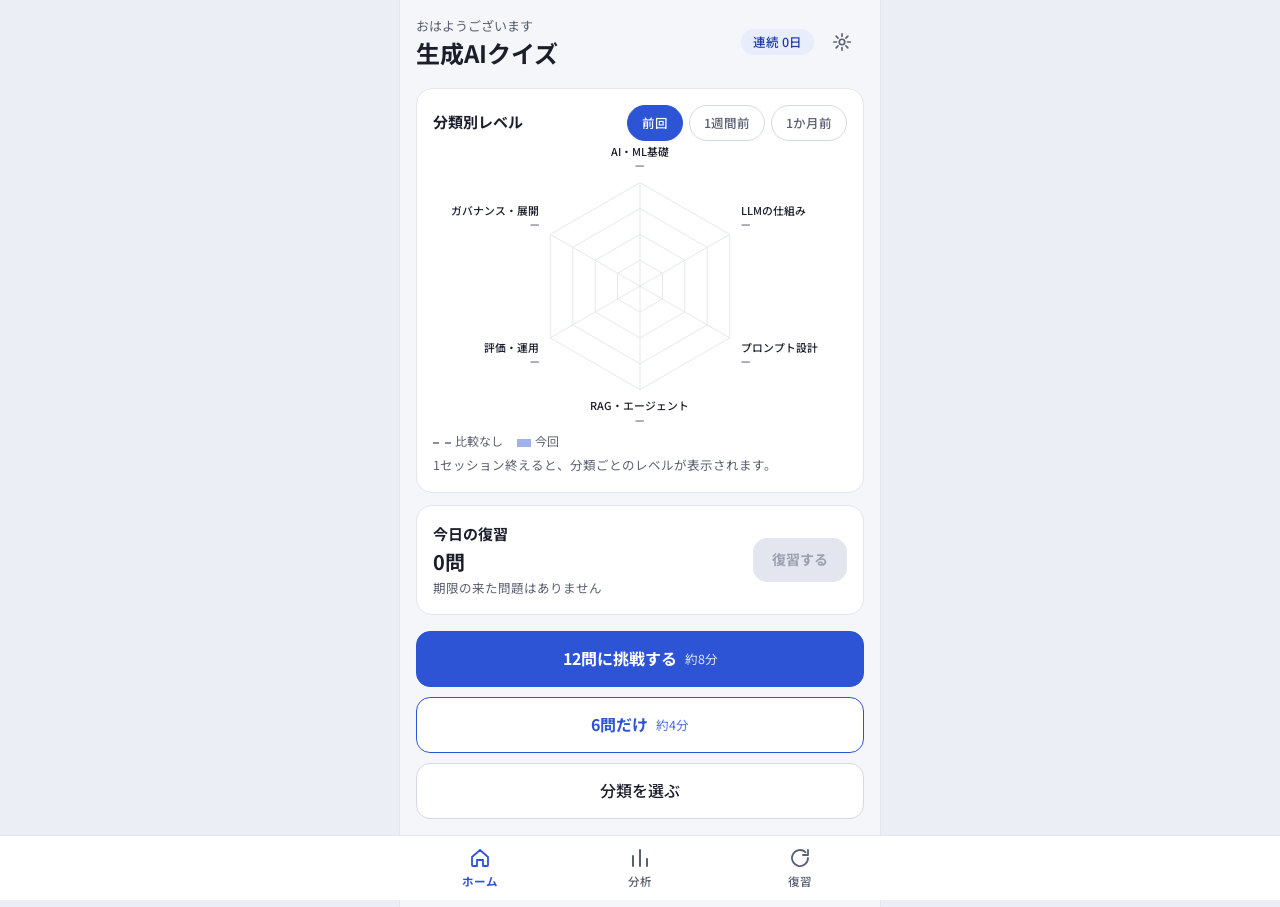
==== index.html @ 442b3030 "生成AIクイズ アプリ Co-Authored-By: Claude Sonnet 5.5 <noreply@anthropic.com>" ====
<!doctype html>
<html lang="ja">
<head>
<meta charset="utf-8">
<meta name="viewport" content="width=device-width, initial-scale=1, viewport-fit=cover">
<meta name="theme-color" content="#F5F6FA">
<meta name="apple-mobile-web-app-capable" content="yes">
<meta name="mobile-web-app-capable" content="yes">
<meta name="apple-mobile-web-app-title" content="生成AIクイズ">
<title>生成AIクイズ</title>
<link rel="manifest" href="manifest.webmanifest">
<link rel="icon" href="icons/icon-192.png">
<link rel="apple-touch-icon" href="icons/icon-192.png">
<link rel="preconnect" href="https://fonts.googleapis.com">
<link rel="preconnect" href="https://fonts.gstatic.com" crossorigin>
<link rel="stylesheet" href="https://fonts.googleapis.com/css2?family=Noto+Sans+JP:wght@400;500;700&display=swap">
<link rel="stylesheet" href="css/style.css">
</head>
<body>
<div id="app" class="app"><p style="padding:48px 0;text-align:center;color:#5a6072">読み込み中…</p></div>
<script src="js/data.js"></script>
<script src="js/logic.js"></script>
<script src="js/store.js"></script>
<script src="js/app.js"></script>
</body>
</html>
---- css/style.css ----
:root {
  --bg: #f5f6fa;
  --ink: #1b1e2b;
  --sub: #5a6072;
  --blue: #2e54d6;
  --blue-soft: #e8edfc;
  --blue-deep: #1f3da8;
  --orange: #c2571a;
  --orange-soft: #fceee5;
  --orange-deep: #9a4312;
  --line: #d5d9e3;
  --line-soft: #e3e6ee;
  --chip: #f0f2f7;
  --dash: #8a90a2;
  --card: #fff;
  --nav-h: 64px;
}
* { box-sizing: border-box; -webkit-tap-highlight-color: transparent; }
html { -webkit-text-size-adjust: 100%; }
body {
  margin: 0; background: var(--bg); color: var(--ink);
  font-family: "Noto Sans JP", "Hiragino Sans", "Yu Gothic UI", "Meiryo", sans-serif;
  font-size: 15px; line-height: 1.6; font-weight: 400;
}
button { font: inherit; color: inherit; cursor: pointer; }
:focus-visible { outline: 3px solid var(--blue); outline-offset: 2px; }
.app { max-width: 480px; margin: 0 auto; min-height: 100vh; min-height: 100dvh; padding: 0 16px calc(var(--nav-h) + 24px + env(safe-area-inset-bottom)); }
.app.no-nav { padding-bottom: calc(24px + env(safe-area-inset-bottom)); }
.sr { position: absolute; width: 1px; height: 1px; overflow: hidden; clip: rect(0 0 0 0); white-space: nowrap; }

h1, h2, h3, p { margin: 0; }
.top { display: flex; align-items: center; justify-content: space-between; padding: calc(16px + env(safe-area-inset-top)) 0 8px; }
.top .sub { color: var(--sub); font-size: 13px; }
.top h1 { font-size: 24px; font-weight: 700; line-height: 1.3; }
.icon-btn { width: 44px; height: 44px; border: 0; background: transparent; border-radius: 12px; display: grid; place-items: center; color: var(--sub); }
.icon-btn:active { background: var(--chip); }
.icon-btn svg { width: 22px; height: 22px; }

.chip { display: inline-flex; align-items: center; gap: 4px; background: var(--chip); color: var(--sub); border-radius: 999px; padding: 3px 12px; font-size: 12.5px; font-weight: 500; line-height: 1.6; border: 0; white-space: nowrap; }
.chip.blue { background: var(--blue-soft); color: var(--blue-deep); }
.chip.orange { background: var(--orange-soft); color: var(--orange-deep); }
button.chip { min-height: 36px; padding: 0 14px; border: 1px solid var(--line); background: var(--card); }
button.chip[aria-pressed="true"] { background: var(--blue); border-color: var(--blue); color: #fff; }

.card { background: var(--card); border-radius: 16px; padding: 16px; border: 1px solid var(--line-soft); margin-top: 12px; }
.card h2 { font-size: 15px; font-weight: 700; }
.card .head { display: flex; align-items: baseline; justify-content: space-between; gap: 8px; margin-bottom: 4px; }
.seg { display: flex; gap: 6px; flex-wrap: wrap; }
.legend { display: flex; gap: 14px; font-size: 12px; color: var(--sub); align-items: center; margin-top: 4px; }
.legend i { display: inline-block; width: 18px; height: 0; border-top: 2px dashed var(--dash); vertical-align: middle; margin-right: 4px; }
.legend i.now { border-top: 8px solid var(--blue); opacity: .45; height: 0; width: 14px; }

.radar { width: 100%; height: auto; display: block; }
.radar text { font-family: inherit; }

.btn { display: flex; align-items: center; justify-content: center; width: 100%; height: 56px; border-radius: 14px; border: 1.5px solid var(--blue); background: var(--card); color: var(--blue); font-size: 16px; font-weight: 700; }
.btn.primary { background: var(--blue); color: #fff; }
.btn.primary:active { background: var(--blue-deep); }
.btn.ghost { border-color: var(--line); color: var(--ink); font-weight: 500; }
.btn.small { height: 44px; font-size: 14px; width: auto; padding: 0 18px; }
.btn[disabled] { background: var(--line-soft); border-color: var(--line-soft); color: #9aa0b0; cursor: not-allowed; }
.btn.danger { border-color: var(--orange); color: var(--orange-deep); }
.stack { display: grid; gap: 10px; margin-top: 16px; }
.btn .sub { font-weight: 400; font-size: 12.5px; margin-left: 8px; opacity: .85; }

.review-card { display: flex; align-items: center; gap: 12px; }
.review-card .txt { flex: 1; min-width: 0; }
.review-card .big { font-size: 20px; font-weight: 700; }
.review-card .weak { font-size: 12.5px; color: var(--sub); overflow: hidden; text-overflow: ellipsis; white-space: nowrap; }

/* ナビ */
.nav { position: fixed; left: 0; right: 0; bottom: 0; background: var(--card); border-top: 1px solid var(--line-soft); padding-bottom: env(safe-area-inset-bottom); z-index: 10; }
.nav ul { list-style: none; margin: 0 auto; padding: 0; display: flex; max-width: 480px; }
.nav li { flex: 1; }
.nav a { display: flex; flex-direction: column; align-items: center; justify-content: center; gap: 2px; height: var(--nav-h); color: var(--sub); text-decoration: none; font-size: 11.5px; font-weight: 500; position: relative; }
.nav a svg { width: 24px; height: 24px; }
.nav a[aria-current="page"] { color: var(--blue); font-weight: 700; }
.nav .dot { position: absolute; top: 8px; left: calc(50% + 8px); background: var(--orange); color: #fff; font-size: 10.5px; min-width: 18px; height: 18px; border-radius: 9px; display: grid; place-items: center; padding: 0 4px; font-weight: 700; }

/* クイズ */
.qtop { display: flex; align-items: center; gap: 8px; padding: calc(10px + env(safe-area-inset-top)) 0 8px; }
.bar { flex: 1; height: 8px; background: var(--line-soft); border-radius: 4px; overflow: hidden; }
.bar > i { display: block; height: 100%; background: var(--blue); border-radius: 4px; transition: width .25s ease; }
.count { font-size: 14px; font-weight: 700; min-width: 54px; text-align: right; font-variant-numeric: tabular-nums; }
.chips { display: flex; flex-wrap: wrap; gap: 6px; margin: 8px 0 12px; }
.q { font-size: 18px; font-weight: 700; line-height: 1.7; margin-bottom: 16px; }
.q.small { font-size: 14.5px; font-weight: 500; color: var(--sub); line-height: 1.6; }
.choices { display: grid; gap: 10px; margin: 0; padding: 0; list-style: none; }
.choice { display: flex; align-items: flex-start; gap: 12px; width: 100%; min-height: 64px; text-align: left; background: var(--card); border: 1.5px solid var(--line); border-radius: 14px; padding: 12px 14px; font-size: 15px; line-height: 1.6; }
.choice .k { flex: none; width: 28px; height: 28px; border-radius: 50%; background: var(--chip); color: var(--sub); display: grid; place-items: center; font-weight: 700; font-size: 13px; margin-top: 1px; }
.choice .t { flex: 1; min-width: 0; padding-top: 2px; }
.choice[aria-checked="true"] { border-color: var(--blue); background: var(--blue-soft); }
.choice[aria-checked="true"] .k { background: var(--blue); color: #fff; }
.choice.correct { border-color: var(--blue); background: var(--blue-soft); }
.choice.correct .k { background: var(--blue); color: #fff; }
.choice.wrong { border-color: var(--orange); background: var(--orange-soft); }
.choice.wrong .k { background: var(--orange); color: #fff; }
.choice .tag { flex: none; font-size: 11.5px; font-weight: 700; padding: 1px 8px; border-radius: 999px; margin-top: 3px; background: var(--blue); color: #fff; }
.choice.wrong .tag { background: var(--orange); }
.choice[disabled] { cursor: default; }
.unsure { display: flex; align-items: center; gap: 10px; min-height: 48px; margin-top: 12px; font-size: 14px; color: var(--sub); }
.unsure input { width: 22px; height: 22px; accent-color: var(--blue); }
.footer { position: sticky; bottom: 0; padding: 12px 0 calc(8px + env(safe-area-inset-bottom)); background: linear-gradient(to top, var(--bg) 70%, rgba(245,246,250,0)); margin-top: 8px; }

.verdict { display: flex; align-items: center; gap: 10px; font-size: 20px; font-weight: 700; margin: 4px 0 12px; }
.verdict.ok { color: var(--blue-deep); }
.verdict.ng { color: var(--orange-deep); }
.verdict svg { width: 28px; height: 28px; flex: none; }
.expl p { font-size: 14.5px; line-height: 1.85; }
.expl .src { margin-top: 8px; font-size: 12px; color: var(--sub); }
.note { display: flex; gap: 8px; align-items: center; font-size: 13px; color: var(--blue-deep); background: var(--blue-soft); border-radius: 12px; padding: 10px 12px; margin-top: 12px; }

/* 結果 */
.score { text-align: center; padding: 8px 0 4px; }
.score .num { font-size: 56px; font-weight: 700; line-height: 1.1; letter-spacing: -0.02em; }
.score .num small { font-size: 22px; font-weight: 500; color: var(--sub); margin-left: 4px; }
.levelup { background: var(--blue-soft); border-color: #c5d1f6; }
.levelup.down { background: var(--orange-soft); border-color: #f0d3c1; }
.levelup .row { display: flex; align-items: center; gap: 8px; font-weight: 700; color: var(--blue-deep); }
.levelup.down .row { color: var(--orange-deep); }
table.t { width: 100%; border-collapse: collapse; font-size: 14px; }
table.t th, table.t td { text-align: left; padding: 9px 4px; border-bottom: 1px solid var(--line-soft); font-weight: 400; }
table.t th { color: var(--sub); font-size: 12px; }
table.t td.n { font-variant-numeric: tabular-nums; text-align: right; }
table.t th.n { text-align: right; }
table.t tr:last-child td { border-bottom: 0; }
.up { color: var(--blue); font-weight: 700; }
.down { color: var(--orange); font-weight: 700; }
.mark { font-weight: 700; letter-spacing: .1em; }
.mark.o { color: var(--blue); }
.mark.x { color: var(--orange); }

details.wrong { border-top: 1px solid var(--line-soft); padding: 10px 0; }
details.wrong:first-of-type { border-top: 0; }
details.wrong summary { cursor: pointer; font-size: 14px; font-weight: 500; list-style: none; min-height: 32px; }
details.wrong summary::-webkit-details-marker { display: none; }
details.wrong .body { margin-top: 8px; font-size: 14px; }
details.wrong .body .a { color: var(--blue-deep); font-weight: 500; margin-top: 6px; }
details.wrong .body .y { color: var(--orange-deep); }

/* 分析 */
.stats { display: grid; grid-template-columns: repeat(3, 1fr); gap: 8px; margin-top: 12px; }
.stat { background: var(--card); border: 1px solid var(--line-soft); border-radius: 14px; padding: 12px 8px; text-align: center; }
.stat b { display: block; font-size: 22px; font-weight: 700; line-height: 1.3; font-variant-numeric: tabular-nums; }
.stat span { font-size: 11.5px; color: var(--sub); }
.weak-row { padding: 8px 0; }
.weak-row .l { display: flex; justify-content: space-between; gap: 8px; font-size: 13.5px; }
.weak-row .l span:last-child { color: var(--sub); font-variant-numeric: tabular-nums; flex: none; }
.weak-row .b { height: 8px; border-radius: 4px; background: var(--line-soft); margin-top: 4px; overflow: hidden; }
.weak-row .b i { display: block; height: 100%; background: var(--orange); border-radius: 4px; }
.weak-row .c { font-size: 11.5px; color: var(--sub); }
.empty { color: var(--sub); font-size: 14px; padding: 16px 0 8px; text-align: center; }
.chart { width: 100%; height: auto; display: block; margin-top: 8px; }

/* リスト */
.list { list-style: none; margin: 0; padding: 0; }
.list li { display: flex; align-items: center; justify-content: space-between; gap: 8px; padding: 12px 0; border-bottom: 1px solid var(--line-soft); font-size: 14.5px; }
.list li:last-child { border-bottom: 0; }
.list button.row { all: unset; display: flex; align-items: center; justify-content: space-between; width: 100%; gap: 8px; min-height: 48px; cursor: pointer; }
.list button.row:focus-visible { outline: 3px solid var(--blue); outline-offset: 2px; border-radius: 8px; }
.switch { display: flex; align-items: center; justify-content: space-between; gap: 12px; min-height: 48px; font-size: 14.5px; }
.switch input { width: 24px; height: 24px; accent-color: var(--blue); flex: none; }
.hint { font-size: 12.5px; color: var(--sub); line-height: 1.7; margin-top: 4px; }
.lv { font-weight: 700; color: var(--blue-deep); font-variant-numeric: tabular-nums; }
.lv.judge { color: var(--sub); font-weight: 500; }

/* ダイアログ */
.modal { position: fixed; inset: 0; background: rgba(27,30,43,.45); display: grid; place-items: center; padding: 24px; z-index: 50; }
.modal .box { background: var(--card); border-radius: 18px; padding: 20px; width: 100%; max-width: 360px; }
.modal p { font-size: 15px; line-height: 1.7; margin-bottom: 16px; }
.modal .acts { display: grid; gap: 8px; }
.toast { position: fixed; left: 50%; transform: translateX(-50%); bottom: calc(var(--nav-h) + 16px + env(safe-area-inset-bottom)); background: var(--ink); color: #fff; padding: 10px 16px; border-radius: 12px; font-size: 13.5px; z-index: 60; max-width: calc(100% - 32px); }

@media (min-width: 520px) {
  body { background: #eceef5; }
  .app { background: var(--bg); box-shadow: 0 0 0 1px var(--line-soft); }
}
@media (prefers-reduced-motion: reduce) {
  * { transition: none !important; animation: none !important; scroll-behavior: auto !important; }
}
@media (prefers-contrast: more) {
  :root { --line: #8a90a2; --sub: #3c4152; }
}
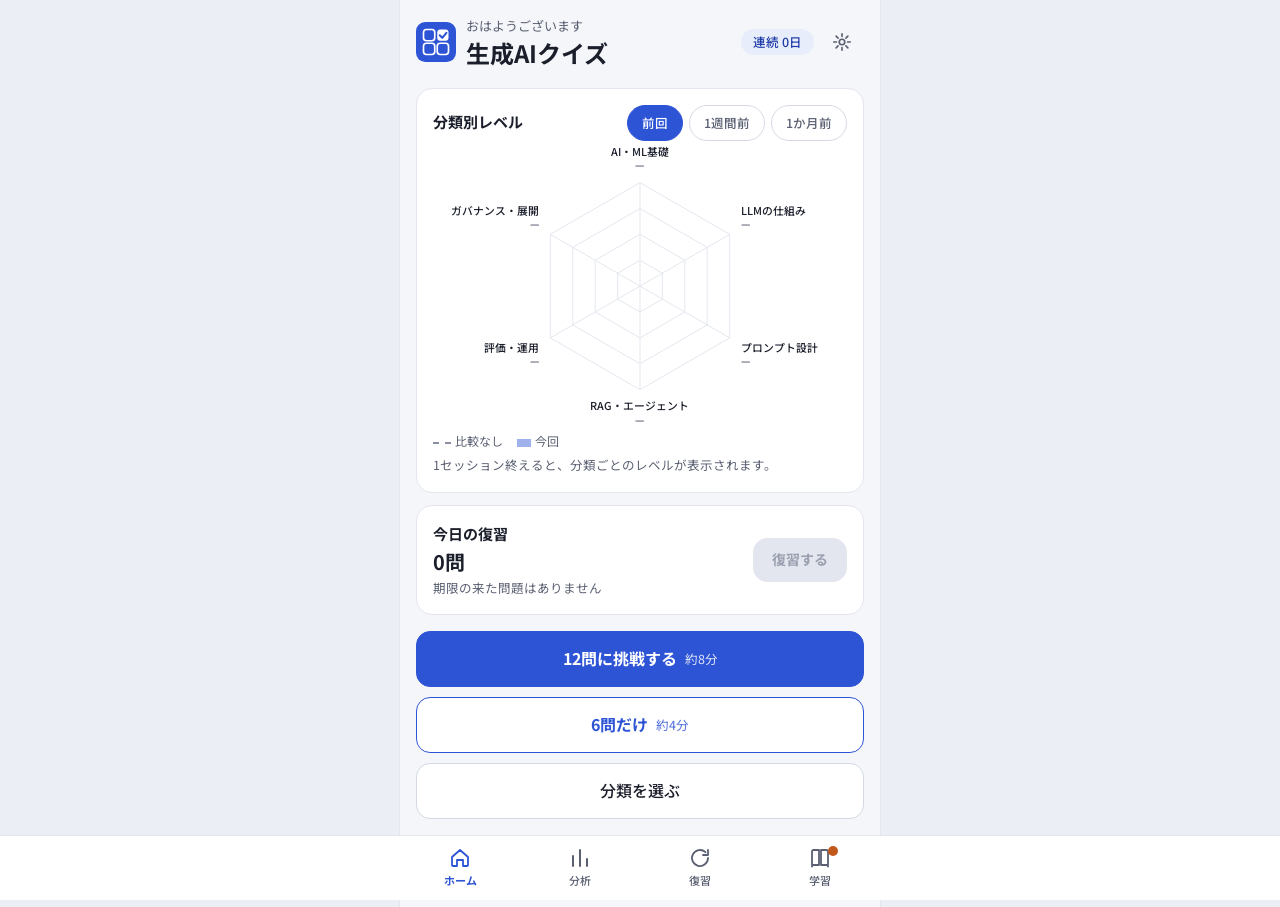
==== commit 58be9191: "feat: 学習タブの一覧 Co-Authored-By: Claude Sonnet 5.5 <noreply@anthropic.com>" ====
--- a/index.html
+++ b/index.html
@@ -21,6 +21,7 @@
 <script src="js/data.js"></script>
 <script src="js/logic.js"></script>
 <script src="js/store.js"></script>
+<script src="js/study.js"></script>
 <script src="js/app.js"></script>
 </body>
 </html>
--- a/css/style.css
+++ b/css/style.css
@@ -181,3 +181,35 @@
 @media (prefers-contrast: more) {
   :root { --line: #8a90a2; --sub: #3c4152; }
 }
+
+/* 案A：ロゴ・下から出る解説パネル・結果の円 */
+.brand { display: flex; align-items: center; gap: 10px; min-width: 0; }
+.brand .logo { width: 40px; height: 40px; flex: none; }
+.app.has-sheet { padding-bottom: 340px; }
+.sheet { position: fixed; left: 50%; transform: translateX(-50%); bottom: 0; width: 100%; max-width: 480px; z-index: 20; background: var(--blue-soft); border-top: 2px solid var(--blue); border-radius: 20px 20px 0 0; padding: 14px 16px calc(14px + env(safe-area-inset-bottom)); box-shadow: 0 -6px 20px rgba(27, 30, 43, .08); }
+.sheet.ng { background: var(--orange-soft); border-color: var(--orange); }
+.sheet .verdict { margin: 0 0 6px; font-size: 18px; }
+.sheet-body { max-height: 32vh; overflow-y: auto; margin-bottom: 12px; }
+.sheet-body .note { background: rgba(255, 255, 255, .7); }
+.sheet.ng .sheet-body .note { color: var(--orange-deep); }
+.sheet .btn.primary { background: var(--blue); }
+.sheet.ng .btn.primary { background: var(--orange); }
+.score .disc { width: 148px; height: 148px; border-radius: 50%; background: var(--blue-soft); margin: 4px auto; display: flex; flex-direction: column; align-items: center; justify-content: center; }
+.score .disc .num { font-size: 52px; color: var(--blue); }
+.score .disc .hint { margin-top: 0; }
+@media (prefers-reduced-motion: no-preference) { .sheet { animation: rise .22s ease-out; } @keyframes rise { from { transform: translate(-50%, 24px); opacity: 0; } } }
+
+/* 学習タブ */
+.nav .dot.new { min-width: 10px; width: 10px; height: 10px; padding: 0; top: 10px; }
+.study-card { display: block; color: inherit; text-decoration: none; }
+.study-card.study-new { border-color: #c5d1f6; background: var(--blue-soft); }
+.study-head { display: flex; justify-content: space-between; align-items: center; gap: 8px; }
+.study-title { margin-top: 6px; font-size: 16px; line-height: 1.5; }
+.study-meta { display: flex; flex-wrap: wrap; gap: 4px 14px; margin-top: 6px; font-size: 12.5px; color: var(--sub); }
+.study-sub { font-size: 13px; margin: 18px 0 0; color: var(--sub); font-weight: 700; }
+.weak-mini .l { display: flex; justify-content: space-between; gap: 8px; font-size: 14px; font-weight: 500; }
+.weak-mini .b { height: 7px; border-radius: 4px; background: var(--line-soft); margin: 6px 0; overflow: hidden; }
+.weak-mini .b i { display: block; height: 100%; background: var(--orange); border-radius: 4px; }
+.nav a { font-size: 11px; }
+.sm { font-size: 12px; color: var(--sub); }
+.study-new .chip.blue { background: #fff; }
